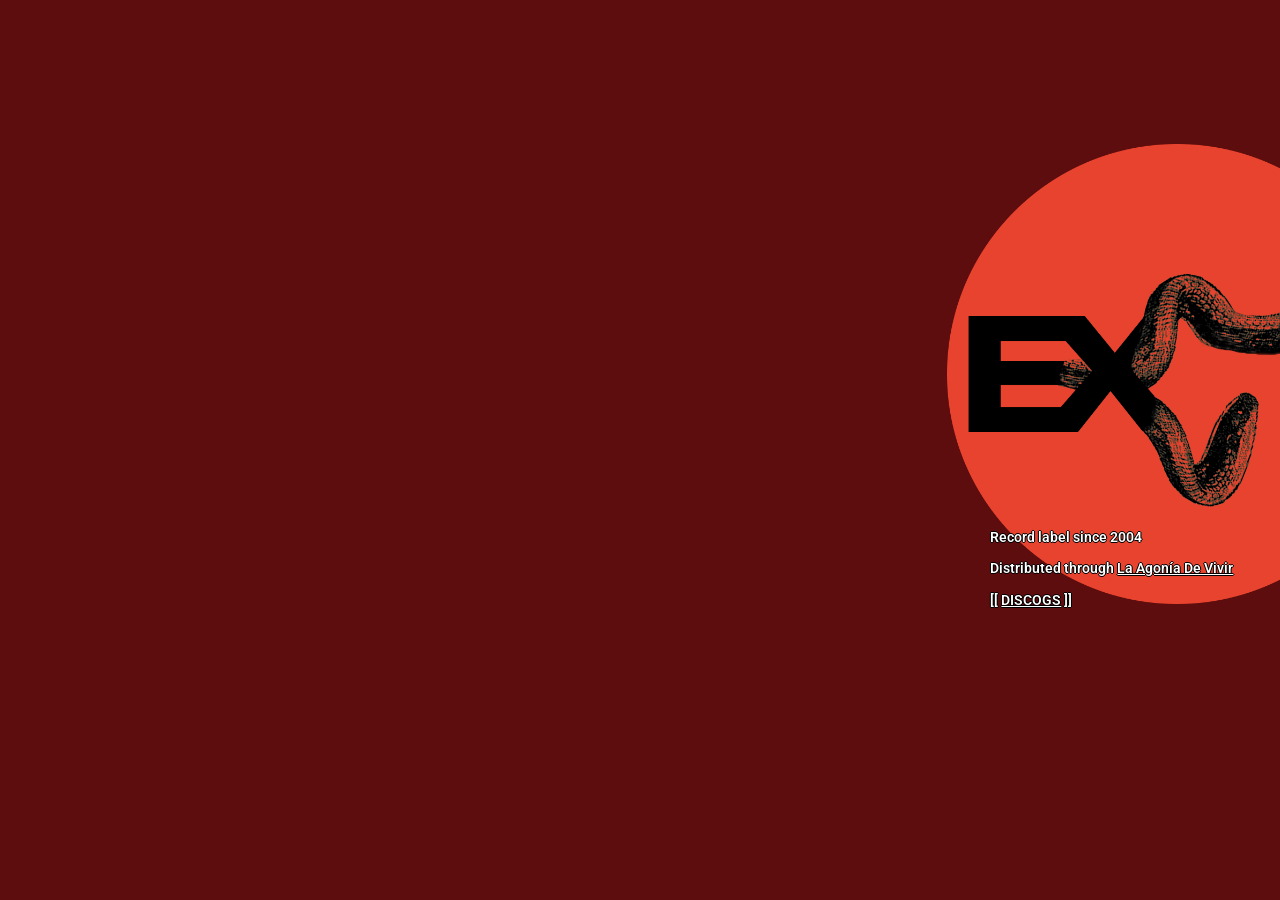
==== index.html @ 4fa05c15 "First version" ====
<!doctype html>
<html lang="en">
  <head>
    <meta charset="utf-8" />
    <title>Existencia</title>
    <style>
      @import url('https://fonts.googleapis.com/css2?family=Poppins:ital,wght@0,100;0,200;0,300;0,400;0,500;0,600;0,700;0,800;0,900;1,100;1,200;1,300;1,400;1,500;1,600;1,700;1,800;1,900&family=Roboto:ital,wght@0,100;0,300;0,400;0,500;0,700;0,900;1,100;1,300;1,400;1,500;1,700;1,900&display=swap');
    </style>
    <link rel="stylesheet" type="text/css" href="font.css" />
    <link rel="stylesheet" type="text/css" href="style.css" />
  </head>
  <body>
    <div class="center">
      <section id="logo" class="splash">
        <img src="media/2017logoserpe.png" />
      </section>

      <section id="footer" class="footer">
        <p>Record label since 2004</p>
        <p>Distributed through <a href="https://www.laagoniadevivir.com/" target="_blank">La Agonía De Vivir</a></p>
        <p>[[ <a href="https://www.discogs.com/label/129948-Existencia?page=1" target="_blank">DISCOGS</a> ]]</p>
      </section>
    </div>
  </body>
</html>
---- font.css ----
.roboto-thin {
  font-family: "Roboto", sans-serif;
  font-weight: 100;
  font-style: normal;
}

.roboto-light {
  font-family: "Roboto", sans-serif;
  font-weight: 300;
  font-style: normal;
}

.roboto-regular {
  font-family: "Roboto", sans-serif;
  font-weight: 400;
  font-style: normal;
}

.roboto-medium {
  font-family: "Roboto", sans-serif;
  font-weight: 500;
  font-style: normal;
}

.roboto-bold {
  font-family: "Roboto", sans-serif;
  font-weight: 700;
  font-style: normal;
}

.roboto-black {
  font-family: "Roboto", sans-serif;
  font-weight: 900;
  font-style: normal;
}

.roboto-thin-italic {
  font-family: "Roboto", sans-serif;
  font-weight: 100;
  font-style: italic;
}

.roboto-light-italic {
  font-family: "Roboto", sans-serif;
  font-weight: 300;
  font-style: italic;
}

.roboto-regular-italic {
  font-family: "Roboto", sans-serif;
  font-weight: 400;
  font-style: italic;
}

.roboto-medium-italic {
  font-family: "Roboto", sans-serif;
  font-weight: 500;
  font-style: italic;
}

.roboto-bold-italic {
  font-family: "Roboto", sans-serif;
  font-weight: 700;
  font-style: italic;
}

.roboto-black-italic {
  font-family: "Roboto", sans-serif;
  font-weight: 900;
  font-style: italic;
}
---- style.css ----
*,
*::before,
*::after {
  box-sizing: border-box;
}

html {
  font-family: "Roboto", sans-serif;
  font-weight: 600;
  font-size: 0.9rem;
}

body {
  background-color: #5d0d0d;
  margin: auto 74%;
  width: 100%;
 }

.center {
   margin: 10rem auto;
   width: 100%;
}

section {
  color: white;
  display: block;
}

section a {
  color: white;
}

.splash {
  img {
    height: 460px;
    width: 460px;
  }
}

.footer {
  margin-top: -6.5rem;
  margin-left: 3rem;
}

.footer p {
  text-shadow:
    0.07em 0 black,
    0 0.07em black,
    -0.07em 0 black,
    0 -0.07em black;
}
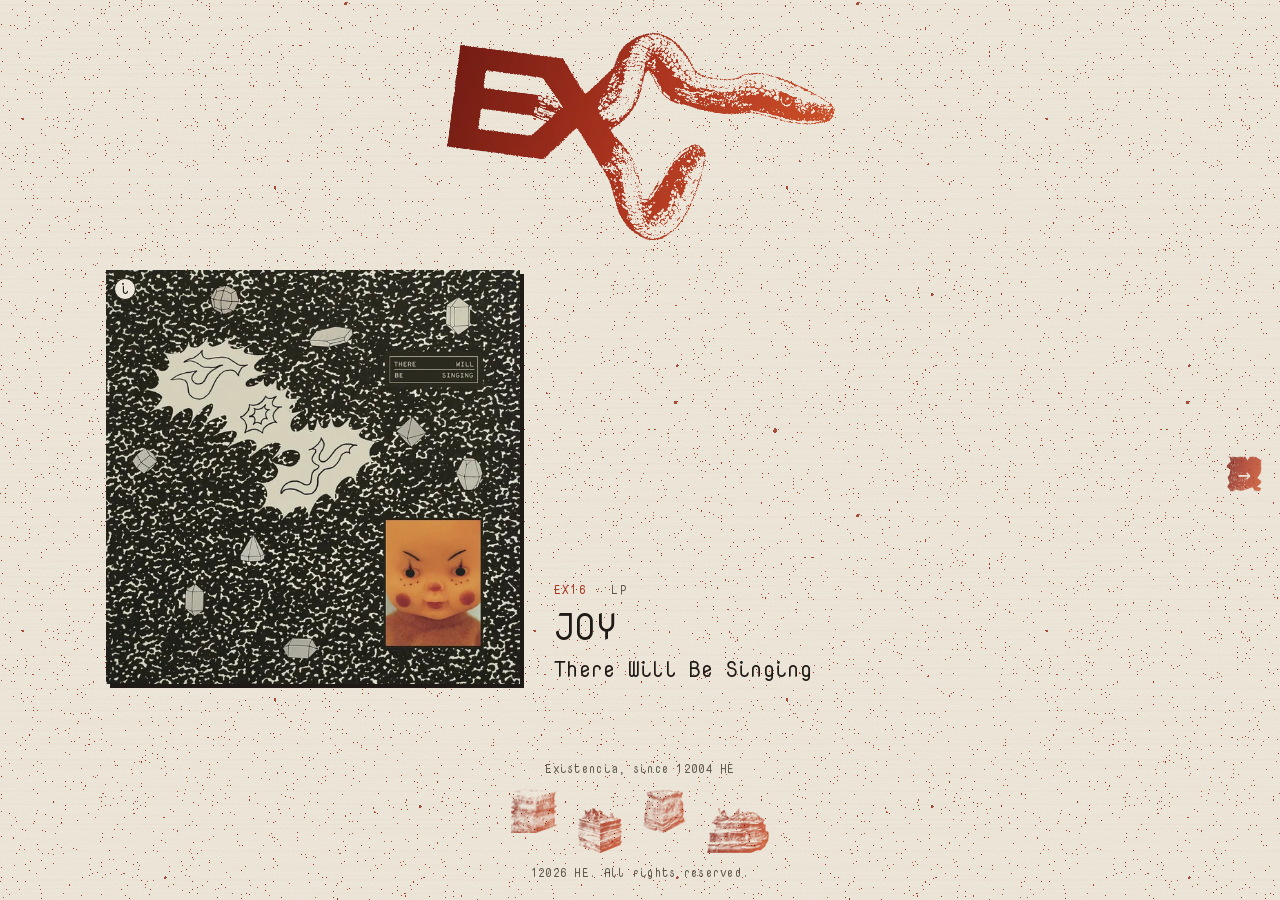
==== commit d77738b0: "* 2026 revamp" ====
--- a/index.html
+++ b/index.html
@@ -1,25 +1,1654 @@
 <!doctype html>
 <html lang="en">
-  <head>
-    <meta charset="utf-8" />
-    <title>Existencia</title>
-    <style>
-      @import url('https://fonts.googleapis.com/css2?family=Poppins:ital,wght@0,100;0,200;0,300;0,400;0,500;0,600;0,700;0,800;0,900;1,100;1,200;1,300;1,400;1,500;1,600;1,700;1,800;1,900&family=Roboto:ital,wght@0,100;0,300;0,400;0,500;0,700;0,900;1,100;1,300;1,400;1,500;1,700;1,900&display=swap');
-    </style>
-    <link rel="stylesheet" type="text/css" href="font.css" />
-    <link rel="stylesheet" type="text/css" href="style.css" />
-  </head>
-  <body>
-    <div class="center">
-      <section id="logo" class="splash">
-        <img src="media/2017logoserpe.png" />
-      </section>
-
-      <section id="footer" class="footer">
-        <p>Record label since 2004</p>
-        <p>Distributed through <a href="https://www.laagoniadevivir.com/" target="_blank">La Agonía De Vivir</a></p>
-        <p>[[ <a href="https://www.discogs.com/label/129948-Existencia?page=1" target="_blank">DISCOGS</a> ]]</p>
-      </section>
+<head>
+<meta charset="utf-8">
+<meta name="viewport" content="width=device-width, initial-scale=1">
+<title>Existencia · Independent record label since 2004</title>
+<meta name="description" content="Existencia is an independent DIY record label from Santiago de Compostela, releasing hardcore, screamo and post-punk on vinyl since 2004: Joy, Enoch Ardon, Corea, Ulises Lima, Ciudad del Cabo, Loss Leader, Cuchillo de Fuego and more.">
+<link rel="canonical" href="https://aexistencia.com/">
+<meta name="robots" content="index, follow">
+<meta name="theme-color" content="#ece7da">
+<link rel="icon" href="favicon.ico" sizes="16x16 32x32 48x48">
+<link rel="icon" type="image/png" sizes="32x32" href="media/favicon-32.png">
+<link rel="icon" type="image/png" sizes="48x48" href="media/favicon-48.png">
+<link rel="manifest" href="site.webmanifest">
+<link rel="apple-touch-icon" href="media/apple-touch-icon.png">
+<meta property="og:type" content="website">
+<meta property="og:site_name" content="Existencia">
+<meta property="og:title" content="Existencia · Independent record label since 2004">
+<meta property="og:description" content="Existencia is an independent DIY record label from Santiago de Compostela, releasing hardcore, screamo and post-punk on vinyl since 2004: Joy, Enoch Ardon, Corea, Ulises Lima, Ciudad del Cabo, Loss Leader, Cuchillo de Fuego and more.">
+<meta property="og:url" content="https://aexistencia.com/">
+<meta property="og:image" content="https://aexistencia.com/media/og-image.jpg">
+<meta property="og:image:width" content="1200">
+<meta property="og:image:height" content="630">
+<meta property="og:image:alt" content="Existencia logo: EX with a serpent">
+<meta property="og:locale" content="en_GB">
+<meta name="twitter:card" content="summary_large_image">
+<meta name="twitter:title" content="Existencia · Independent record label since 2004">
+<meta name="twitter:description" content="Existencia is an independent DIY record label from Santiago de Compostela, releasing hardcore, screamo and post-punk on vinyl since 2004: Joy, Enoch Ardon, Corea, Ulises Lima, Ciudad del Cabo, Loss Leader, Cuchillo de Fuego and more.">
+<meta name="twitter:image" content="https://aexistencia.com/media/og-image.jpg">
+<script type="application/ld+json">
+{
+ "@context": "https://schema.org",
+ "@graph": [
+  {
+   "@type": "Organization",
+   "@id": "https://aexistencia.com/#label",
+   "name": "Existencia",
+   "alternateName": "Existencia Records",
+   "url": "https://aexistencia.com/",
+   "logo": "https://aexistencia.com/media/apple-touch-icon.png",
+   "image": "https://aexistencia.com/media/og-image.jpg",
+   "foundingDate": "2004",
+   "foundingLocation": {
+    "@type": "Place",
+    "name": "Santiago de Compostela, Galicia, Spain"
+   },
+   "description": "Existencia is an independent DIY record label from Santiago de Compostela, releasing hardcore, screamo and post-punk on vinyl since 2004: Joy, Enoch Ardon, Corea, Ulises Lima, Ciudad del Cabo, Loss Leader, Cuchillo de Fuego and more.",
+   "sameAs": [
+    "https://www.discogs.com/label/129948-Existencia",
+    "https://existencia.bandcamp.com/"
+   ]
+  },
+  {
+   "@type": "WebSite",
+   "@id": "https://aexistencia.com/#website",
+   "url": "https://aexistencia.com/",
+   "name": "Existencia",
+   "publisher": {
+    "@id": "https://aexistencia.com/#label"
+   },
+   "inLanguage": "en"
+  },
+  {
+   "@type": "ItemList",
+   "name": "Existencia catalogue",
+   "numberOfItems": 16,
+   "itemListElement": [
+    {
+     "@type": "ListItem",
+     "position": 1,
+     "item": {
+      "@type": "MusicAlbum",
+      "name": "There Will Be Singing",
+      "byArtist": {
+       "@type": "MusicGroup",
+       "name": "Joy"
+      },
+      "catalogNumber": "EX16",
+      "musicReleaseFormat": "https://schema.org/VinylFormat",
+      "recordLabel": {
+       "@id": "https://aexistencia.com/#label"
+      }
+     }
+    },
+    {
+     "@type": "ListItem",
+     "position": 2,
+     "item": {
+      "@type": "MusicAlbum",
+      "name": "Loss Leader",
+      "byArtist": {
+       "@type": "MusicGroup",
+       "name": "Loss Leader"
+      },
+      "catalogNumber": "EX15",
+      "musicReleaseFormat": "https://schema.org/VinylFormat",
+      "recordLabel": {
+       "@id": "https://aexistencia.com/#label"
+      }
+     }
+    },
+    {
+     "@type": "ListItem",
+     "position": 3,
+     "item": {
+      "@type": "MusicAlbum",
+      "name": "Triple España",
+      "byArtist": {
+       "@type": "MusicGroup",
+       "name": "Cuchillo de Fuego"
+      },
+      "catalogNumber": "EX14",
+      "musicReleaseFormat": "https://schema.org/VinylFormat",
+      "recordLabel": {
+       "@id": "https://aexistencia.com/#label"
+      }
+     }
+    },
+    {
+     "@type": "ListItem",
+     "position": 4,
+     "item": {
+      "@type": "MusicAlbum",
+      "name": "Dedos Rotos",
+      "byArtist": {
+       "@type": "MusicGroup",
+       "name": "Enoch Ardon"
+      },
+      "catalogNumber": "EX13",
+      "musicReleaseFormat": "https://schema.org/VinylFormat",
+      "recordLabel": {
+       "@id": "https://aexistencia.com/#label"
+      }
+     }
+    },
+    {
+     "@type": "ListItem",
+     "position": 5,
+     "item": {
+      "@type": "MusicAlbum",
+      "name": "Split",
+      "byArtist": {
+       "@type": "MusicGroup",
+       "name": "Ulises Lima / Shonen Bat"
+      },
+      "catalogNumber": "EX12",
+      "musicReleaseFormat": "https://schema.org/VinylFormat",
+      "recordLabel": {
+       "@id": "https://aexistencia.com/#label"
+      }
+     }
+    },
+    {
+     "@type": "ListItem",
+     "position": 6,
+     "item": {
+      "@type": "MusicAlbum",
+      "name": "Ulises Lima",
+      "byArtist": {
+       "@type": "MusicGroup",
+       "name": "Ulises Lima"
+      },
+      "catalogNumber": "EX11",
+      "musicReleaseFormat": "https://schema.org/VinylFormat",
+      "recordLabel": {
+       "@id": "https://aexistencia.com/#label"
+      }
+     }
+    },
+    {
+     "@type": "ListItem",
+     "position": 7,
+     "item": {
+      "@type": "MusicAlbum",
+      "name": "Split",
+      "byArtist": {
+       "@type": "MusicGroup",
+       "name": "Ciudad del Cabo / Theraps"
+      },
+      "catalogNumber": "EX10",
+      "musicReleaseFormat": "https://schema.org/VinylFormat",
+      "recordLabel": {
+       "@id": "https://aexistencia.com/#label"
+      }
+     }
+    },
+    {
+     "@type": "ListItem",
+     "position": 8,
+     "item": {
+      "@type": "MusicAlbum",
+      "name": "Ciudad del Cabo",
+      "byArtist": {
+       "@type": "MusicGroup",
+       "name": "Ciudad del Cabo"
+      },
+      "catalogNumber": "EX09",
+      "musicReleaseFormat": "https://schema.org/VinylFormat",
+      "recordLabel": {
+       "@id": "https://aexistencia.com/#label"
+      }
+     }
+    },
+    {
+     "@type": "ListItem",
+     "position": 9,
+     "item": {
+      "@type": "MusicAlbum",
+      "name": "Split",
+      "byArtist": {
+       "@type": "MusicGroup",
+       "name": "Adorno / Syn*Error"
+      },
+      "catalogNumber": "EX08",
+      "musicReleaseFormat": "https://schema.org/VinylFormat",
+      "recordLabel": {
+       "@id": "https://aexistencia.com/#label"
+      }
+     }
+    },
+    {
+     "@type": "ListItem",
+     "position": 10,
+     "item": {
+      "@type": "MusicAlbum",
+      "name": "Split",
+      "byArtist": {
+       "@type": "MusicGroup",
+       "name": "Adorno / End of a Year a.k.a. Comforter"
+      },
+      "catalogNumber": "EX07",
+      "musicReleaseFormat": "https://schema.org/VinylFormat",
+      "recordLabel": {
+       "@id": "https://aexistencia.com/#label"
+      }
+     }
+    },
+    {
+     "@type": "ListItem",
+     "position": 11,
+     "item": {
+      "@type": "MusicAlbum",
+      "name": "Enoch Ardon",
+      "byArtist": {
+       "@type": "MusicGroup",
+       "name": "Enoch Ardon"
+      },
+      "catalogNumber": "EX06",
+      "musicReleaseFormat": "https://schema.org/VinylFormat",
+      "recordLabel": {
+       "@id": "https://aexistencia.com/#label"
+      }
+     }
+    },
+    {
+     "@type": "ListItem",
+     "position": 12,
+     "item": {
+      "@type": "MusicAlbum",
+      "name": "Quien encuentra a la madre conoce a los hijos",
+      "byArtist": {
+       "@type": "MusicGroup",
+       "name": "Corea"
+      },
+      "catalogNumber": "EX05",
+      "musicReleaseFormat": "https://schema.org/VinylFormat",
+      "recordLabel": {
+       "@id": "https://aexistencia.com/#label"
+      }
+     }
+    },
+    {
+     "@type": "ListItem",
+     "position": 13,
+     "item": {
+      "@type": "MusicAlbum",
+      "name": "Enoch Ardon",
+      "byArtist": {
+       "@type": "MusicGroup",
+       "name": "Enoch Ardon"
+      },
+      "catalogNumber": "EX04",
+      "musicReleaseFormat": "https://schema.org/VinylFormat",
+      "recordLabel": {
+       "@id": "https://aexistencia.com/#label"
+      }
+     }
+    },
+    {
+     "@type": "ListItem",
+     "position": 14,
+     "item": {
+      "@type": "MusicAlbum",
+      "name": "Formas de vida que se precipitan hacia su destrucción",
+      "byArtist": {
+       "@type": "MusicGroup",
+       "name": "Hongo"
+      },
+      "catalogNumber": "EX03",
+      "musicReleaseFormat": "https://schema.org/VinylFormat",
+      "recordLabel": {
+       "@id": "https://aexistencia.com/#label"
+      }
+     }
+    },
+    {
+     "@type": "ListItem",
+     "position": 15,
+     "item": {
+      "@type": "MusicAlbum",
+      "name": "Metrakids",
+      "byArtist": {
+       "@type": "MusicGroup",
+       "name": "Anevilforeachman"
+      },
+      "catalogNumber": "EX02",
+      "musicReleaseFormat": "https://schema.org/VinylFormat",
+      "recordLabel": {
+       "@id": "https://aexistencia.com/#label"
+      }
+     }
+    },
+    {
+     "@type": "ListItem",
+     "position": 16,
+     "item": {
+      "@type": "MusicAlbum",
+      "name": "Los peores 7 km de mi vida",
+      "byArtist": {
+       "@type": "MusicGroup",
+       "name": "Corea"
+      },
+      "catalogNumber": "EX01",
+      "musicReleaseFormat": "https://schema.org/CDFormat",
+      "recordLabel": {
+       "@id": "https://aexistencia.com/#label"
+      }
+     }
+    }
+   ]
+  }
+ ]
+}
+</script>
+<link rel="preload" as="font" type="font/woff2" href="media/fonts/nova-mono-latin.woff2" crossorigin>
+<style>
+  @layer reset, base, components;
+  @font-face {
+    font-family: "Nova Mono";
+    font-style: normal;
+    font-weight: 400;
+    font-display: swap;
+    src: url(media/fonts/nova-mono-latin-ext.woff2) format("woff2");
+    unicode-range: U+0100-02BA, U+02BD-02C5, U+02C7-02CC, U+02CE-02D7, U+02DD-02FF, U+0304, U+0308, U+0329, U+1D00-1DBF, U+1E00-1E9F, U+1EF2-1EFF, U+2020, U+20A0-20AB, U+20AD-20C4, U+2113, U+2C60-2C7F, U+A720-A7FF;
+  }
+  @font-face {
+    font-family: "Nova Mono";
+    font-style: normal;
+    font-weight: 400;
+    font-display: swap;
+    src: url(media/fonts/nova-mono-latin.woff2) format("woff2");
+    unicode-range: U+0000-00FF, U+0131, U+0152-0153, U+02BB-02BC, U+02C6, U+02DA, U+02DC, U+0304, U+0308, U+0329, U+2000-206F, U+20AC, U+2122, U+2191, U+2193, U+2212, U+2215, U+FEFF, U+FFFD;
+  }
+  :root {
+    color-scheme: light;
+    --paper: #ece7da;
+    --ink: #1f1a16;
+    --muted: #5a554c;
+    --rust-dark: #6e1a12;
+    --rust: #a8321f;
+    --font: "Nova Mono", ui-monospace, "SF Mono", Menlo, Consolas, monospace;
+    --fs-1: 12px;
+    --fs-2: 14px;
+    --fs-3: 22px;
+    --fs-4: 36px;
+    --lh: 1.618;
+    --track-label: .1em;
+    --s-1: 5px;
+    --s-2: 8px;
+    --s-3: 13px;
+    --s-4: 21px;
+    --s-5: 34px;
+    --gutter: 16px;
+    --rule: 2px solid var(--rust);
+    --shadow-hard: 4px 4px 0 var(--ink);
+    --ease-out: cubic-bezier(.2, .8, .2, 1);
+    --t-fast: .2s;
+    --t-slow: .45s;
+    --z-grit: 1;
+    --z-media: 2;
+    --z-text: 3;
+    --z-head: 4;
+    --logo-ratio: calc(1800 / 996);
+  }
+  @layer reset {
+    *, *::before, *::after { box-sizing: border-box; }
+    body, h1, h2, h3, p, dl, dd { margin: 0; }
+    [hidden] { display: none !important; }
+    img, svg { display: block; }
+    img { max-width: 100%; height: auto; }
+    button { font: inherit; color: inherit; }
+  }
+  @layer base {
+    html { overflow-x: clip; }
+    body {
+      position: relative;
+      min-height: 100vh;
+      background: var(--paper);
+      color: var(--ink);
+      font: var(--fs-2) / var(--lh) var(--font);
+      letter-spacing: .02em;
+    }
+    body::before {
+      content: "";
+      position: absolute;
+      inset: 0;
+      z-index: var(--z-grit);
+      background: url(media/paper-dirt.svg) 0 0 / 512px 512px;
+      mix-blend-mode: multiply;
+      pointer-events: none;
+    }
+    a {
+      color: inherit;
+      text-decoration: none;
+      background: linear-gradient(var(--rust), var(--rust)) 0 100% / 0 2px no-repeat;
+      padding-bottom: 1px;
+      transition: background-size .25s, color var(--t-fast);
+    }
+    a:is(:hover, :focus-visible) { background-size: 100% 2px; }
+    :focus-visible { outline: 2px solid var(--rust); outline-offset: 3px; }
+    :focus:not(:focus-visible) { outline: none; }
+    img { -webkit-user-drag: none; user-select: none; -webkit-touch-callout: none; }
+    @media (max-width: 600px) {
+      body::before { opacity: .7; }
+    }
+    @media (prefers-reduced-motion: reduce) {
+      *, *::before, *::after { transition-duration: .01ms !important; }
+    }
+  }
+  @layer components {
+    main {
+      max-width: 1100px;
+      min-height: 100vh;
+      min-height: 100svh;
+      margin: 0 auto;
+      padding: 3svh var(--gutter) 2svh;
+      display: flex;
+      flex-direction: column;
+    }
+    main:has(#bands:not([hidden])) { height: 100vh; height: 100svh; }
+    .masthead {
+      --logo-w: min(100vw - 2 * var(--gutter), 900px, 24svh * var(--logo-ratio));
+      position: relative;
+      z-index: var(--z-head);
+      display: grid;
+      place-items: center;
+    }
+    .logo {
+      position: relative;
+      z-index: 1;
+      width: var(--logo-w);
+      margin: 0 auto;
+      cursor: pointer;
+      rotate: 7deg;
+      transition: rotate var(--t-slow) var(--ease-out), scale var(--t-slow) var(--ease-out);
+    }
+    .logo img { width: 100%; transition: scale var(--t-slow) var(--ease-out); }
+    .menu-side {
+      position: absolute;
+      top: 50%;
+      left: 50%;
+      display: flex;
+      gap: var(--s-5);
+      opacity: 0;
+      translate: -50% -50%;
+      transition: translate var(--t-slow) var(--ease-out), opacity .3s;
+      pointer-events: none;
+    }
+    .menu-link {
+      font-size: var(--fs-3);
+      line-height: 1.3;
+      text-transform: uppercase;
+      letter-spacing: .12em;
+      white-space: nowrap;
+      cursor: pointer;
+    }
+    .menu-link[aria-current="page"] { color: var(--rust); }
+    .masthead:is(:hover, :focus-within, .open) .logo { rotate: 6deg; scale: .92; }
+    .masthead:is(:hover, :focus-within, .open) .logo img { scale: var(--logo-s, 1); }
+    .masthead:is(:hover, :focus-within, .open) .menu-side { opacity: 1; pointer-events: auto; }
+    .masthead:is(:hover, :focus-within, .open) .menu-left {
+      translate: calc(-100% - var(--logo-w) * var(--logo-s, 1) / 2 - var(--s-4)) -50%;
+    }
+    .masthead:is(:hover, :focus-within, .open) .menu-right {
+      translate: calc(var(--logo-w) * var(--logo-s, 1) / 2 + var(--s-4)) -50%;
+    }
+    @media (max-width: 600px) {
+      .masthead { --logo-w: min(100vw - 2 * var(--gutter), 17svh * var(--logo-ratio)); }
+      .menu-right { flex-direction: column; gap: var(--s-1); }
+      .menu-link { font-size: var(--fs-2); }
+    }
+    @media (max-width: 600px) and (max-height: 700px) {
+      .masthead { --logo-w: min(100vw - 2 * var(--gutter), 13svh * var(--logo-ratio)); }
+    }
+    .records {
+      position: relative;
+      margin: 3svh calc(50% - 50vw) 0;
+    }
+    .records-track {
+      display: flex;
+      overflow-x: auto;
+      overscroll-behavior-x: contain;
+      scroll-snap-type: x mandatory;
+      scrollbar-width: none;
+      outline-offset: -4px;
+    }
+    .records-track::-webkit-scrollbar { display: none; }
+    .record {
+      flex: 0 0 100%;
+      display: grid;
+      grid-template-columns: minmax(0, 1fr);
+      align-items: end;
+      gap: var(--s-4);
+      padding: 0 max(64px, calc((100% - 1100px) / 2 + var(--gutter))) var(--s-5);
+      overflow: clip;
+      scroll-snap-align: start;
+      scroll-snap-stop: always;
+    }
+    .record-media {
+      position: relative;
+      z-index: var(--z-media);
+      width: min(100%, 36svh);
+      cursor: help;
+      outline-offset: 4px;
+      will-change: transform;
+    }
+    .record-text {
+      position: relative;
+      z-index: var(--z-text);
+      will-change: transform, opacity;
+    }
+    .record-media img { width: 100%; box-shadow: var(--shadow-hard); }
+    .record-media .back {
+      position: absolute;
+      inset: 0;
+      opacity: 0;
+      transition: opacity .35s;
+    }
+    .record-media .back img { box-shadow: none; }
+    .record-media::after {
+      content: "i";
+      position: absolute;
+      top: var(--s-2);
+      left: var(--s-2);
+      z-index: 1;
+      width: 22px;
+      height: 22px;
+      display: grid;
+      place-items: center;
+      border: 1px solid var(--ink);
+      border-radius: 50%;
+      background: var(--paper);
+      font-size: var(--fs-2);
+      line-height: 1;
+      transition: opacity var(--t-fast);
+    }
+    .record-info {
+      position: absolute;
+      top: 0;
+      left: calc(100% + var(--s-4));
+      width: min(470px, 42vw);
+      display: grid;
+      grid-template-columns: 9.5em minmax(0, 1fr);
+      gap: var(--s-1) var(--s-3);
+      padding: var(--s-3);
+      border-left: var(--rule);
+      font-size: var(--fs-1);
+      line-height: var(--lh);
+      opacity: 0;
+      translate: -6px 0;
+      transition: opacity var(--t-fast), translate var(--t-fast);
+      pointer-events: none;
+    }
+    .record-info::before { content: ""; position: absolute; inset-block: 0; right: 100%; width: 23px; }
+    .record-info dt,
+    .record-info .sold-out { text-transform: uppercase; letter-spacing: var(--track-label); }
+    .record-info dt { color: var(--muted); }
+    .record-info .sold-out { color: var(--rust); }
+    .record-media:is(:hover, :focus-within, .open) .back { opacity: 1; }
+    .record-media:is(:hover, :focus-within, .open)::after { opacity: 0; }
+    .record-media:is(:hover, :focus-within, .open) .record-info { opacity: 1; translate: none; pointer-events: auto; }
+    .cat {
+      margin-bottom: var(--s-2);
+      color: var(--rust);
+      font-size: var(--fs-1);
+      letter-spacing: var(--track-label);
+    }
+    .cat .fmt { color: var(--muted); }
+    .record h2 {
+      margin-bottom: var(--s-2);
+      font-size: clamp(var(--fs-3), 4vw, var(--fs-4));
+      font-weight: 400;
+      line-height: 1.1;
+      text-transform: uppercase;
+      letter-spacing: .04em;
+    }
+    .record .sub { font-size: var(--fs-3); line-height: 1.3; }
+    .records-arrow {
+      position: absolute;
+      top: calc(50% - 20px);
+      z-index: var(--z-text);
+      isolation: isolate;
+      width: 40px;
+      height: 40px;
+      border: 0;
+      background: none;
+      color: var(--paper);
+      font-size: var(--fs-3);
+      cursor: pointer;
+      opacity: .8;
+      translate: 0 -50%;
+      transition: opacity var(--t-fast);
+    }
+    .records-arrow:disabled { visibility: hidden; }
+    .records-prev { left: var(--gutter); }
+    .records-next { right: var(--gutter); }
+    .records-arrow::before {
+      content: "";
+      position: absolute;
+      inset: 0;
+      z-index: -1;
+      background: url(media/arrow-bg-xerox.webp) center / 100% 100% no-repeat;
+      clip-path: polygon(0 18%, 10% 8%, 19% 8%, 32% 7%, 40% 17%, 48% 7%, 57% 17%, 72% 2%, 81% 1%, 88% 10%, 85% 1%, 83% 12%, 84% 19%, 93% 29%, 85% 41%, 95% 50%, 90% 59%, 87% 72%, 90% 78%, 83% 91%, 100% 93%, 92% 89%, 80% 92%, 69% 95%, 59% 98%, 49% 90%, 43% 96%, 32% 86%, 17% 98%, 7% 97%, 2% 98%, 18% 91%, 8% 80%, 11% 72%, 0 63%, 7% 51%, 2% 42%, 1% 31%, 4% 23%, 10% 8%);
+    }
+    .records-next::before {
+      clip-path: polygon(0 2%, 13% 0, 19% 3%, 33% 9%, 42% 1%, 50% 1%, 59% 16%, 68% 0, 79% 7%, 92% 15%, 99% 0, 97% 11%, 95% 21%, 94% 29%, 96% 38%, 90% 50%, 83% 60%, 97% 70%, 82% 82%, 99% 87%, 97% 82%, 90% 94%, 79% 95%, 71% 83%, 63% 86%, 48% 91%, 41% 92%, 28% 89%, 22% 100%, 12% 96%, 9% 100%, 16% 91%, 8% 82%, 14% 72%, 9% 58%, 14% 51%, 16% 38%, 4% 32%, 17% 19%, 14% 9%);
+    }
+    .records-arrow span { display: inline-block; transition: scale var(--t-fast) var(--ease-out); }
+    .records-arrow:is(:hover, :focus-visible, .pressed) { opacity: 1; }
+    .records-arrow:is(:hover, :focus-visible, .pressed) span { scale: 1.35; }
+    @media (min-width: 720px) {
+      .record { grid-template-columns: auto minmax(0, 1fr); gap: var(--s-5); }
+      .record-media { width: min(560px, 46svh, 50vw); }
+    }
+    @media (min-width: 720px) and (max-width: 1100px) {
+      .record-text { transition: opacity var(--t-fast); }
+      .record:has(.record-media:is(:hover, :focus-within, .open)) .record-text { opacity: 0 !important; }
+    }
+    @media (max-width: 719px) {
+      .record-info {
+        inset: auto var(--s-2) var(--s-2);
+        width: auto;
+        max-height: calc(100% - 2 * var(--s-2));
+        grid-template-columns: minmax(0, 1fr);
+        gap: 0;
+        overflow-y: auto;
+        overscroll-behavior: contain;
+        background: var(--paper);
+        translate: 0 6px;
+      }
+      .record-info dd { margin-bottom: var(--s-1); }
+    }
+    @media (max-width: 600px) {
+      .record { padding-inline: var(--gutter); padding-bottom: 52px; }
+      .records-arrow { top: auto; bottom: 0; translate: none; }
+    }
+    @media (max-width: 600px) and (max-height: 700px) {
+      .record-media { width: min(100%, 24svh); }
+    }
+    .bands {
+      position: relative;
+      z-index: var(--z-media);
+      flex: 1;
+      min-height: 0;
+      margin: 2svh calc(50% - 50vw) 0;
+    }
+    .graph { position: absolute; inset: 0; width: 100%; height: 100%; touch-action: none; }
+    .graph .link { stroke: var(--ink); stroke-opacity: .28; }
+    .graph .link.related { stroke-dasharray: 4 4; }
+    .graph .node { cursor: pointer; outline: none; }
+    .graph .node circle { fill: var(--muted); stroke: var(--paper); stroke-width: 2; }
+    .graph .label-band circle { fill: var(--rust); }
+    .graph .node:focus-visible circle { stroke: var(--rust); stroke-width: 3; }
+    .graph text {
+      font: var(--fs-1) var(--font);
+      fill: var(--ink);
+      stroke: var(--paper);
+      stroke-width: 5px;
+      stroke-linejoin: round;
+      paint-order: stroke;
+      pointer-events: none;
+    }
+    .graph .label-band text { font-size: var(--fs-2); text-transform: uppercase; letter-spacing: .06em; }
+    .graph .band text { opacity: 0; transition: opacity var(--t-fast); }
+    .graph.focus :is(.node, .link) { opacity: .15; transition: opacity var(--t-fast); }
+    .graph.focus :is(.node, .link).on { opacity: 1; }
+    .graph.focus .link.on { stroke: var(--rust); stroke-opacity: .8; }
+    .graph.focus .band.on text { opacity: 1; }
+    .graph-legend {
+      position: absolute;
+      top: 48px;
+      right: var(--gutter);
+      display: flex;
+      gap: var(--s-4);
+      color: var(--muted);
+      font-size: var(--fs-1);
+      writing-mode: vertical-rl;
+      pointer-events: none;
+    }
+    .graph-legend span::before {
+      content: "";
+      display: inline-block;
+      inline-size: 10px;
+      block-size: 10px;
+      margin-inline-end: var(--s-1);
+      border-radius: 50%;
+      vertical-align: middle;
+    }
+    .graph-legend .lg-label::before { background: var(--rust); }
+    .graph-legend .lg-band::before { background: var(--muted); }
+    .graph-legend .lg-person::before { inline-size: 18px; block-size: 2px; border-radius: 0; background: var(--ink); opacity: .5; }
+    .graph-tip {
+      position: absolute;
+      top: 0;
+      left: var(--gutter);
+      width: min(420px, 60vw);
+      max-height: calc(100% - var(--s-2));
+      overflow: hidden;
+      padding: var(--s-3);
+      border-left: var(--rule);
+      font-size: var(--fs-1);
+      line-height: var(--lh);
+      pointer-events: none;
+    }
+    .graph-tip:empty { display: none; }
+    .graph-tip h3 {
+      margin-bottom: 2px;
+      font-size: var(--fs-3);
+      font-weight: 400;
+      line-height: 1.2;
+      text-transform: uppercase;
+      letter-spacing: .04em;
+    }
+    .graph-tip .tip-cat { margin-bottom: var(--s-2); color: var(--rust); letter-spacing: var(--track-label); }
+    .graph-tip :is(dl, .tip-head) {
+      display: grid;
+      grid-template-columns: minmax(9em, 13em) minmax(0, 1fr);
+      gap: var(--s-1) var(--s-3);
+    }
+    .graph-tip .tip-head { margin-bottom: var(--s-1); color: var(--muted); text-transform: uppercase; letter-spacing: var(--track-label); }
+    .graph-tip :is(dd, .via) { color: var(--muted); }
+    @media (max-width: 600px) {
+      .graph { height: calc(100% - 28px); }
+      .graph-legend { inset: auto auto 4px var(--gutter); gap: var(--s-2); writing-mode: horizontal-tb; }
+    }
+    .contact {
+      position: relative;
+      z-index: var(--z-media);
+      flex: 1;
+      display: grid;
+      place-content: center;
+      padding: var(--s-5) 0;
+    }
+    .contact dl {
+      display: grid;
+      grid-template-columns: minmax(0, 13em) auto;
+      align-items: center;
+      gap: var(--s-4) var(--s-5);
+      padding-left: var(--s-4);
+      border-left: var(--rule);
+    }
+    .contact dt { color: var(--muted); line-height: 1.4; text-transform: uppercase; letter-spacing: var(--track-label); }
+    .contact dd { font-size: var(--fs-3); line-height: 1.3; }
+    .contact dd a { display: inline-flex; align-items: center; gap: .5em; }
+    .mark {
+      flex: none;
+      width: 2.4em;
+      height: 2em;
+      background: url(media/arrow-bg-xerox.webp) center / cover no-repeat;
+    }
+    .mark-ex { background: url(media/2026-ex-logo-xerox-600.webp) center / 2.4em auto no-repeat; }
+    .mark-bandcamp { clip-path: polygon(0 76%, 30% 24%, 100% 24%, 70% 76%); }
+    .mark-discogs { -webkit-mask: url(media/discogs-mark.svg) center / 1.5em no-repeat; mask: url(media/discogs-mark.svg) center / 1.5em no-repeat; }
+    .mark-ladv { -webkit-mask: url(media/ladv-logo.svg) center / 1.75em no-repeat; mask: url(media/ladv-logo.svg) center / 1.75em no-repeat; }
+    @media (min-width: 601px) and (max-height: 800px) {
+      .contact { padding-block: var(--s-3); }
+      .contact dl { row-gap: var(--s-3); }
+    }
+    @media (max-width: 600px) {
+      .contact dl { grid-template-columns: auto; gap: var(--s-1); padding-left: var(--s-3); }
+      .contact dt { font-size: var(--fs-1); }
+      .contact dd { margin-bottom: var(--s-3); font-size: var(--fs-2); }
+    }
+    footer {
+      position: relative;
+      margin-top: auto;
+      padding: 1.5svh var(--gutter) 0;
+      display: flex;
+      flex-direction: column;
+      align-items: center;
+      gap: 2px;
+      color: var(--muted);
+      font-size: var(--fs-1);
+      text-align: center;
+    }
+    footer > * { position: relative; }
+    footer > :first-child { z-index: var(--z-text); }
+    .footer-strata {
+      height: 64px;
+      margin-block: var(--s-2);
+      display: flex;
+      gap: var(--s-4);
+      opacity: .85;
+      pointer-events: none;
+    }
+    .footer-strata img { width: auto; height: 70%; }
+    .footer-strata img:nth-child(odd) { align-self: flex-start; }
+    .footer-strata img:nth-child(even) { align-self: flex-end; }
+    @media (min-width: 601px) and (max-height: 760px) {
+      footer { padding-top: 1svh; }
+      .footer-strata { height: 54px; }
+    }
+    @media (max-width: 600px) {
+      .footer-strata { height: 36px; margin-block: var(--s-1); gap: var(--s-3); }
+    }
+    .he { white-space: nowrap; cursor: help; }
+    .he time {
+      background: linear-gradient(var(--rust), var(--rust)) 0 100% / 0 2px no-repeat;
+      padding-bottom: 1px;
+      transition: background-size .25s;
+    }
+    .he:is(:hover, :focus-visible) time { background-size: 100% 2px; }
+    .he-tip {
+      position: absolute;
+      bottom: calc(100% + var(--s-2));
+      left: 50%;
+      width: max-content;
+      max-width: min(300px, 100vw - 2 * var(--gutter));
+      padding: var(--s-2) var(--s-3);
+      background: linear-gradient(105deg, var(--rust-dark), var(--rust));
+      box-shadow: var(--shadow-hard);
+      color: var(--paper);
+      font-size: var(--fs-1);
+      line-height: var(--lh);
+      text-align: left;
+      white-space: normal;
+      opacity: 0;
+      translate: -50% 4px;
+      transition: opacity .15s, translate .15s;
+      pointer-events: none;
+    }
+    .he-tip strong { display: block; margin-bottom: var(--s-1); font-size: var(--fs-2); font-weight: 400; }
+    .he:is(:hover, :focus-visible, .open) .he-tip { opacity: 1; translate: -50% 0; }
+  }
+</style>
+</head>
+<body>
+<main>
+  <header class="masthead">
+    <nav aria-label="Sections">
+      <span class="menu-side menu-left">
+        <a href="#releases" class="menu-link" data-view="releases">Releases</a>
+      </span>
+      <span class="menu-side menu-right">
+        <a href="#bands" class="menu-link" data-view="bands">Bands</a>
+        <a href="#contact" class="menu-link" data-view="contact">Contact</a>
+      </span>
+    </nav>
+    <h1 class="logo">
+      <img src="media/2026-ex-logo-xerox.webp" srcset="media/2026-ex-logo-xerox-600.webp 600w, media/2026-ex-logo-xerox-1200.webp 1200w, media/2026-ex-logo-xerox.webp 1800w" sizes="(max-width: 600px) min(100vw - 32px, 31vh), min(900px, 44vh)" width="1800" height="996" alt="Existencia, independent record label">
+    </h1>
+  </header>
+
+  <section class="records view" id="releases" aria-roledescription="carousel" aria-label="Releases">
+    <div class="records-track" id="records-track" tabindex="0">
+      <article class="record" aria-roledescription="slide" aria-label="1 of 16">
+        <div class="record-media" tabindex="0" aria-describedby="info-ex16">
+          <picture>
+            <source type="image/webp"
+                    srcset="media/covers/ex16-600.webp 600w, media/covers/ex16.webp 1200w"
+                    sizes="(min-width: 720px) 46vh, 36vh">
+            <img src="media/covers/ex16.jpg" width="1200" height="1200"
+                 fetchpriority="high" alt="EX16 cover: Joy — There Will Be Singing">
+          </picture>
+          <picture class="back">
+            <source type="image/webp" data-srcset="media/covers/ex16-back-600.webp 600w, media/covers/ex16-back.webp 1200w"
+                    sizes="(min-width: 720px) 46vh, 36vh">
+            <img data-src="media/covers/ex16-back.jpg" width="1200" height="1200" alt="">
+          </picture>
+          <dl class="record-info" id="info-ex16">
+              <dt>Released</dt><dd>Forthcoming · 2026</dd>
+              <dt>Pressing</dt><dd>300 copies: 150 black, 150 coloured vinyl. One-sided 12" with a screen-printed B-side.</dd>
+              <dt>Co-released with</dt><dd><a href="https://discosfinu.bandcamp.com/" target="_blank" rel="noopener">Discos Finu</a><br>Inhumano Records<br><a href="https://pifiarecords.bandcamp.com/" target="_blank" rel="noopener">Pifia Records</a><br><a href="https://radixrecords.com/" target="_blank" rel="noopener">Radix Records</a><br><a href="https://www.saltamarges.cat/" target="_blank" rel="noopener">Saltamarges</a></dd>
+          </dl>
+        </div>
+        <div class="record-text">
+          <p class="cat">EX16 <span class="fmt">· LP</span></p>
+          <h2><a href="https://joypunx.bandcamp.com/" target="_blank" rel="noopener">Joy</a></h2>
+          <p class="sub">There Will Be Singing</p>
+        </div>
+      </article>
+      <article class="record" aria-roledescription="slide" aria-label="2 of 16">
+        <div class="record-media" tabindex="0" aria-describedby="info-ex15">
+          <picture>
+            <source type="image/webp" srcset="media/covers/ex15-600.webp 588w"
+                    sizes="(min-width: 720px) 46vh, 36vh">
+            <img src="media/covers/ex15.jpg" width="588" height="588"
+                 loading="lazy" alt="EX15 cover: Loss Leader — Loss Leader">
+          </picture>
+          <picture class="back">
+            <source type="image/webp" data-srcset="media/covers/ex15-back-600.webp 600w"
+                    sizes="(min-width: 720px) 46vh, 36vh">
+            <img data-src="media/covers/ex15-back.jpg" width="600" height="600" alt="">
+          </picture>
+          <dl class="record-info" id="info-ex15">
+              <dt>Released</dt><dd>12 December 2018</dd>
+              <dt>Pressing</dt><dd>330 copies, 12", 45 RPM.</dd>
+              <dt>Co-released with</dt><dd><a href="https://discosfinu.bandcamp.com/" target="_blank" rel="noopener">Discos Finu</a><br>Discos Flora<br><a href="https://www.laagoniadevivir.com/" target="_blank" rel="noopener">La Agonía De Vivir</a><br><a href="https://pifiarecords.bandcamp.com/" target="_blank" rel="noopener">Pifia Records</a><br><a href="https://watersliderecords.com/" target="_blank" rel="noopener">Waterslide Records</a></dd>
+          </dl>
+        </div>
+        <div class="record-text">
+          <p class="cat">EX15 <span class="fmt">· 12&quot;</span></p>
+          <h2><a href="https://lossleaderband.bandcamp.com/album/st" target="_blank" rel="noopener">Loss Leader</a></h2>
+          <p class="sub">Loss Leader</p>
+        </div>
+      </article>
+      <article class="record" aria-roledescription="slide" aria-label="3 of 16">
+        <div class="record-media" tabindex="0" aria-describedby="info-ex14">
+          <picture>
+            <source type="image/webp" srcset="media/covers/ex14-600.webp 600w, media/covers/ex14.webp 1200w"
+                    sizes="(min-width: 720px) 46vh, 36vh">
+            <img src="media/covers/ex14.jpg" width="1200" height="1200"
+                 loading="lazy" alt="EX14 cover: Cuchillo de Fuego — Triple España">
+          </picture>
+          <dl class="record-info" id="info-ex14">
+              <dt>Released</dt><dd>2 October 2014</dd>
+              <dt>Status</dt><dd class="sold-out">Sold out</dd>
+              <dt>Pressing</dt><dd>320 copies, black vinyl. Recorded at Estudios Montealto, A Coruña; mastered by James Plotkin.</dd>
+              <dt>Co-released with</dt><dd>Amawisca<br><a href="https://chingastelaconfianza.bandcamp.com/" target="_blank" rel="noopener">Chingaste La Confianza</a><br><a href="https://elmorrodealf.bandcamp.com/" target="_blank" rel="noopener">El Morro De Alf</a></dd>
+          </dl>
+        </div>
+        <div class="record-text">
+          <p class="cat">EX14 <span class="fmt">· LP</span></p>
+          <h2><a href="https://cuchillodefuego.bandcamp.com/album/triple-espa-a" target="_blank" rel="noopener">Cuchillo de Fuego</a></h2>
+          <p class="sub">Triple España</p>
+        </div>
+      </article>
+      <article class="record" aria-roledescription="slide" aria-label="4 of 16">
+        <div class="record-media" tabindex="0" aria-describedby="info-ex13">
+          <picture>
+            <source type="image/webp" srcset="media/covers/ex13-600.webp 600w, media/covers/ex13.webp 1200w"
+                    sizes="(min-width: 720px) 46vh, 36vh">
+            <img src="media/covers/ex13.jpg" width="1200" height="1200"
+                 loading="lazy" alt="EX13 covers: Enoch Ardon — Dedos Rotos in its four sleeve colours (blue, pink, red, black)">
+          </picture>
+          <picture class="back">
+            <source type="image/webp" data-srcset="media/covers/ex13-back-600.webp 600w, media/covers/ex13-back.webp 1200w"
+                    sizes="(min-width: 720px) 46vh, 36vh">
+            <img data-src="media/covers/ex13-back.jpg" width="1200" height="1200" alt="">
+          </picture>
+          <dl class="record-info" id="info-ex13">
+              <dt>Released</dt><dd>15 March 2014</dd>
+              <dt>Pressing</dt><dd>515 copies, 45 RPM, four sleeve colours: 206 pink, 105 red, 100 blue, 104 clear vinyl with black sleeve.</dd>
+              <dt>Pressed by</dt><dd><a href="https://www.amei.se/" target="_blank" rel="noopener">Ameise</a>, Hamburg, Germany</dd>
+              <dt>Matrix / runout</dt><dd>A: EX13A NUESTRO SINGLE ERA VUESTRO SPLIT<br>B: EX13B OUR SINGLE WAS YOUR SPLIT</dd>
+              <dt>Co-released with</dt><dd>Discos Huelga<br><a href="https://www.laagoniadevivir.com/" target="_blank" rel="noopener">La Agonía De Vivir</a><br><a href="https://wearethedaughters.bandcamp.com/" target="_blank" rel="noopener">We Are The Daughters</a></dd>
+          </dl>
+        </div>
+        <div class="record-text">
+          <p class="cat">EX13 <span class="fmt">· 7&quot;</span></p>
+          <h2><a href="https://enochardon.bandcamp.com/album/dedos-rotos-7-2" target="_blank" rel="noopener">Enoch Ardon</a></h2>
+          <p class="sub">Dedos Rotos</p>
+        </div>
+      </article>
+      <article class="record" aria-roledescription="slide" aria-label="5 of 16">
+        <div class="record-media" tabindex="0" aria-describedby="info-ex12">
+          <picture>
+            <source type="image/webp" srcset="media/covers/ex12-600.webp 400w"
+                    sizes="(min-width: 720px) 46vh, 36vh">
+            <img src="media/covers/ex12.jpg" width="400" height="400"
+                 loading="lazy" alt="EX12 cover: Ulises Lima / Shonen Bat — Split">
+          </picture>
+          <dl class="record-info" id="info-ex12">
+              <dt>Released</dt><dd>2013</dd>
+              <dt>Pressing</dt><dd>500 copies.</dd>
+              <dt>Co-released with</dt><dd><a href="https://caleiah.bandcamp.com/" target="_blank" rel="noopener">Caleiah</a><br><a href="https://www.laagoniadevivir.com/" target="_blank" rel="noopener">La Agonía De Vivir</a><br><a href="https://otomorecs.blogspot.com/" target="_blank" rel="noopener">Otomo Recs</a><br><a href="https://wearethedaughters.bandcamp.com/" target="_blank" rel="noopener">We Are The Daughters</a><br>Zine And Not Heard</dd>
+          </dl>
+        </div>
+        <div class="record-text">
+          <p class="cat">EX12 <span class="fmt">· LP</span></p>
+          <h2><a href="https://uliseslima.bandcamp.com/album/shonen-bat-split-2" target="_blank" rel="noopener">Ulises Lima</a> / <a href="https://shonenbat.bandcamp.com/album/ulises-lima-split" target="_blank" rel="noopener">Shonen Bat</a></h2>
+          <p class="sub">Split</p>
+        </div>
+      </article>
+      <article class="record" aria-roledescription="slide" aria-label="6 of 16">
+        <div class="record-media" tabindex="0" aria-describedby="info-ex11">
+          <picture>
+            <source type="image/webp" srcset="media/covers/ex11-600.webp 600w, media/covers/ex11.webp 1107w"
+                    sizes="(min-width: 720px) 46vh, 36vh">
+            <img src="media/covers/ex11.jpg" width="1107" height="1107"
+                 loading="lazy" alt="EX11 cover: Ulises Lima — Ulises Lima">
+          </picture>
+          <picture class="back">
+            <source type="image/webp" data-srcset="media/covers/ex11-back-600.webp 600w, media/covers/ex11-back.webp 1101w"
+                    sizes="(min-width: 720px) 46vh, 36vh">
+            <img data-src="media/covers/ex11-back.jpg" width="1101" height="1101" alt="">
+          </picture>
+          <dl class="record-info" id="info-ex11">
+              <dt>Released</dt><dd>2010</dd>
+              <dt>Pressing</dt><dd>250 copies, 7", 33⅓ RPM.</dd>
+              <dt>Pressed by</dt><dd><a href="https://www.amei.se/" target="_blank" rel="noopener">Ameise</a>, Hamburg, Germany</dd>
+              <dt>Matrix / runout</dt><dd>A: EX 11 A Ulises Lima<br>B: EX 11 B A Thousand Words</dd>
+          </dl>
+        </div>
+        <div class="record-text">
+          <p class="cat">EX11 <span class="fmt">· 7&quot;</span></p>
+          <h2><a href="https://uliseslima.bandcamp.com/album/7" target="_blank" rel="noopener">Ulises Lima</a></h2>
+          <p class="sub">Ulises Lima</p>
+        </div>
+      </article>
+      <article class="record" aria-roledescription="slide" aria-label="7 of 16">
+        <div class="record-media" tabindex="0" aria-describedby="info-ex10">
+          <picture>
+            <source type="image/webp" srcset="media/covers/ex10-600.webp 600w, media/covers/ex10.webp 1200w"
+                    sizes="(min-width: 720px) 46vh, 36vh">
+            <img src="media/covers/ex10.jpg" width="1200" height="1200"
+                 loading="lazy" alt="EX10 cover: Ciudad del Cabo / Theraps — Split">
+          </picture>
+          <picture class="back">
+            <source type="image/webp" data-srcset="media/covers/ex10-back-600.webp 599w"
+                    sizes="(min-width: 720px) 46vh, 36vh">
+            <img data-src="media/covers/ex10-back.jpg" width="599" height="599" alt="">
+          </picture>
+          <dl class="record-info" id="info-ex10">
+              <dt>Released</dt><dd>1 July 2009</dd>
+              <dt>Pressing</dt><dd>500 copies, black vinyl, 33⅓ RPM.</dd>
+              <dt>Pressed by</dt><dd><a href="https://www.amei.se/" target="_blank" rel="noopener">Ameise</a>, Hamburg, Germany</dd>
+              <dt>Co-released with</dt><dd><a href="https://momentofcollapse.com/" target="_blank" rel="noopener">Moment Of Collapse Records</a></dd>
+          </dl>
+        </div>
+        <div class="record-text">
+          <p class="cat">EX10 <span class="fmt">· 7&quot;</span></p>
+          <h2><a href="https://existencia.bandcamp.com/album/ciudad-del-cabo-s-t-7" target="_blank" rel="noopener">Ciudad del Cabo</a> / Theraps</h2>
+          <p class="sub">Split</p>
+        </div>
+      </article>
+      <article class="record" aria-roledescription="slide" aria-label="8 of 16">
+        <div class="record-media" tabindex="0" aria-describedby="info-ex09">
+          <picture>
+            <source type="image/webp" srcset="media/covers/ex09-600.webp 598w"
+                    sizes="(min-width: 720px) 46vh, 36vh">
+            <img src="media/covers/ex09.jpg" width="598" height="598"
+                 loading="lazy" alt="EX09 cover: Ciudad del Cabo — Ciudad del Cabo">
+          </picture>
+          <picture class="back">
+            <source type="image/webp" data-srcset="media/covers/ex09-back-600.webp 596w"
+                    sizes="(min-width: 720px) 46vh, 36vh">
+            <img data-src="media/covers/ex09-back.jpg" width="596" height="596" alt="">
+          </picture>
+          <dl class="record-info" id="info-ex09">
+              <dt>Released</dt><dd>23 February 2009</dd>
+              <dt>Pressing</dt><dd>504 copies: 404 black, 88 clear and 11 smoke (clear and black mixed) vinyl, in a one-colour screen-printed cardboard sleeve. The colour versions were sold only through mail order.</dd>
+              <dt>Pressed by</dt><dd><a href="https://www.amei.se/" target="_blank" rel="noopener">Ameise</a>, Hamburg, Germany</dd>
+          </dl>
+        </div>
+        <div class="record-text">
+          <p class="cat">EX09 <span class="fmt">· 7&quot;</span></p>
+          <h2><a href="https://existencia.bandcamp.com/album/ciudad-del-cabo-s-t-7" target="_blank" rel="noopener">Ciudad del Cabo</a></h2>
+          <p class="sub">Ciudad del Cabo</p>
+        </div>
+      </article>
+      <article class="record" aria-roledescription="slide" aria-label="9 of 16">
+        <div class="record-media" tabindex="0" aria-describedby="info-ex08">
+          <picture>
+            <source type="image/webp" srcset="media/covers/ex08-600.webp 596w"
+                    sizes="(min-width: 720px) 46vh, 36vh">
+            <img src="media/covers/ex08.jpg" width="596" height="596"
+                 loading="lazy" alt="EX08 cover: Adorno / Syn*Error — Split">
+          </picture>
+          <picture class="back">
+            <source type="image/webp" data-srcset="media/covers/ex08-back-600.webp 590w"
+                    sizes="(min-width: 720px) 46vh, 36vh">
+            <img data-src="media/covers/ex08-back.jpg" width="590" height="590" alt="">
+          </picture>
+          <dl class="record-info" id="info-ex08">
+              <dt>Released</dt><dd>18 July 2008</dd>
+              <dt>Status</dt><dd class="sold-out">Sold out</dd>
+              <dt>Pressing</dt><dd>Limited to 750 copies, 33⅓ RPM.</dd>
+              <dt>Pressed by</dt><dd>Pallas, Germany</dd>
+              <dt>Matrix / runout</dt><dd>A: ud 024-A1 UNTERM DURCHSCHNITT 2008<br>B: ud 024-B1<br>Both: -17369-</dd>
+              <dt>Co-released with</dt><dd><a href="https://brokensilence.de/" target="_blank" rel="noopener">Broken Silence</a><br><a href="https://www.facebook.com/kidsinmisery/" target="_blank" rel="noopener">Kids In Misery</a><br>Old Skool Kids<br>Unterm Durchschnitt</dd>
+          </dl>
+        </div>
+        <div class="record-text">
+          <p class="cat">EX08 <span class="fmt">· 7&quot;</span></p>
+          <h2><a href="https://adornno.bandcamp.com/album/split-w-syn-error" target="_blank" rel="noopener">Adorno</a> / <a href="https://synerror.bandcamp.com/" target="_blank" rel="noopener">Syn*Error</a></h2>
+          <p class="sub">Split</p>
+        </div>
+      </article>
+      <article class="record" aria-roledescription="slide" aria-label="10 of 16">
+        <div class="record-media" tabindex="0" aria-describedby="info-ex07">
+          <picture>
+            <source type="image/webp" srcset="media/covers/ex07-600.webp 600w"
+                    sizes="(min-width: 720px) 46vh, 36vh">
+            <img src="media/covers/ex07.jpg" width="600" height="600"
+                 loading="lazy" alt="EX07 cover: Adorno / End of a Year a.k.a. Comforter — Split">
+          </picture>
+          <picture class="back">
+            <source type="image/webp" data-srcset="media/covers/ex07-back-600.webp 600w"
+                    sizes="(min-width: 720px) 46vh, 36vh">
+            <img data-src="media/covers/ex07-back.jpg" width="600" height="600" alt="">
+          </picture>
+          <dl class="record-info" id="info-ex07">
+              <dt>Released</dt><dd>31 May 2008</dd>
+              <dt>Status</dt><dd class="sold-out">Sold out · 7 July 2011</dd>
+              <dt>Pressing</dt><dd>Limited to 520 copies, 33⅓ RPM.</dd>
+              <dt>Matrix / runout</dt><dd>A: EX-07 A<br>B: EX-07 B</dd>
+              <dt>Co-released with</dt><dd>Pine Records</dd>
+          </dl>
+        </div>
+        <div class="record-text">
+          <p class="cat">EX07 <span class="fmt">· 7&quot;</span></p>
+          <h2><a href="https://adornno.bandcamp.com/album/split-w-end-of-a-year" target="_blank" rel="noopener">Adorno</a> / <a href="https://selfdefensefamily.bandcamp.com/" target="_blank" rel="noopener">End of a Year a.k.a. Comforter</a></h2>
+          <p class="sub">Split</p>
+        </div>
+      </article>
+      <article class="record" aria-roledescription="slide" aria-label="11 of 16">
+        <div class="record-media" tabindex="0" aria-describedby="info-ex06">
+          <picture>
+            <source type="image/webp" srcset="media/covers/ex06-600.webp 600w, media/covers/ex06.webp 1200w"
+                    sizes="(min-width: 720px) 46vh, 36vh">
+            <img src="media/covers/ex06.jpg" width="1200" height="1200"
+                 loading="lazy" alt="EX06 cover: Enoch Ardon — Enoch Ardon">
+          </picture>
+          <picture class="back">
+            <source type="image/webp" data-srcset="media/covers/ex06-back-600.webp 600w, media/covers/ex06-back.webp 1200w"
+                    sizes="(min-width: 720px) 46vh, 36vh">
+            <img data-src="media/covers/ex06-back.jpg" width="1200" height="1200" alt="">
+          </picture>
+          <dl class="record-info" id="info-ex06">
+              <dt>Released</dt><dd>23 February 2007</dd>
+              <dt>Pressing</dt><dd>525 copies on 140 g black vinyl, 45 RPM, with a full-colour 12"×12" insert.</dd>
+              <dt>Pressed by</dt><dd><a href="https://www.gzmedia.com/" target="_blank" rel="noopener">GZ Media</a>, Czech Republic</dd>
+              <dt>Matrix / runout</dt><dd>A: 69698M1/A P. A. E. S. POR AQUI<br>B: 69698M2/A P. A. E. S. POR ACA...</dd>
+          </dl>
+        </div>
+        <div class="record-text">
+          <p class="cat">EX06 <span class="fmt">· 12&quot;</span></p>
+          <h2><a href="https://enochardon.bandcamp.com/album/s-t-12" target="_blank" rel="noopener">Enoch Ardon</a></h2>
+          <p class="sub">Enoch Ardon</p>
+        </div>
+      </article>
+      <article class="record" aria-roledescription="slide" aria-label="12 of 16">
+        <div class="record-media" tabindex="0" aria-describedby="info-ex05">
+          <picture>
+            <source type="image/webp" srcset="media/covers/ex05-600.webp 600w, media/covers/ex05.webp 915w"
+                    sizes="(min-width: 720px) 46vh, 36vh">
+            <img src="media/covers/ex05.jpg" width="915" height="915"
+                 loading="lazy" alt="EX05 cover: Corea — Quien encuentra a la madre conoce a los hijos">
+          </picture>
+          <picture class="back">
+            <source type="image/webp" data-srcset="media/covers/ex05-back-600.webp 600w, media/covers/ex05-back.webp 915w"
+                    sizes="(min-width: 720px) 46vh, 36vh">
+            <img data-src="media/covers/ex05-back.jpg" width="915" height="915" alt="">
+          </picture>
+          <dl class="record-info" id="info-ex05">
+              <dt>Released</dt><dd>29 December 2006</dd>
+              <dt>Pressing</dt><dd>525 copies plus 5 test pressings, 45 RPM. With an insert and a printed photograph.</dd>
+              <dt>Pressed by</dt><dd><a href="https://www.gzmedia.com/" target="_blank" rel="noopener">GZ Media</a>, Czech Republic</dd>
+              <dt>Matrix / runout</dt><dd>A: 68875M1/A EL MACHO ALPHA ES UN CABRON<br>B: 68875M2/A SE VA DE FIESTA Y NO VIENE A ENSAYAR<br>C: 68875M3/A EL UNICORNIO DESCANSA EN PIE<br>D: 68875M4/A COREA, QUE HERMOSA ERES</dd>
+          </dl>
+        </div>
+        <div class="record-text">
+          <p class="cat">EX05 <span class="fmt">· 2xLP</span></p>
+          <h2><a href="https://coreaband.bandcamp.com/album/quien-encuentra-a-la-madre-conoce-a-los-hijos" target="_blank" rel="noopener">Corea</a></h2>
+          <p class="sub">Quien encuentra a la madre conoce a los hijos</p>
+        </div>
+      </article>
+      <article class="record" aria-roledescription="slide" aria-label="13 of 16">
+        <div class="record-media" tabindex="0" aria-describedby="info-ex04">
+          <picture>
+            <source type="image/webp" srcset="media/covers/ex04-600.webp 600w, media/covers/ex04.webp 1200w"
+                    sizes="(min-width: 720px) 46vh, 36vh">
+            <img src="media/covers/ex04.jpg" width="1200" height="1200"
+                 loading="lazy" alt="EX04 cover: Enoch Ardon — Enoch Ardon">
+          </picture>
+          <picture class="back">
+            <source type="image/webp" data-srcset="media/covers/ex04-back-600.webp 584w"
+                    sizes="(min-width: 720px) 46vh, 36vh">
+            <img data-src="media/covers/ex04-back.jpg" width="584" height="584" alt="">
+          </picture>
+          <dl class="record-info" id="info-ex04">
+              <dt>Released</dt><dd>2006</dd>
+              <dt>Status</dt><dd class="sold-out">Sold out · 10 June 2008</dd>
+              <dt>Pressing</dt><dd>525 copies on clear green vinyl, silk-screened cover, insert in Spanish, English and Italian.</dd>
+              <dt>Pressed by</dt><dd><a href="https://www.gzmedia.com/" target="_blank" rel="noopener">GZ Media</a>, Czech Republic, via Pirates Press</dd>
+              <dt>Matrix / runout</dt><dd>A: 64719O1/A GRACIAS POR IRTE MELODY<br>B: 64719O2/A AHORA SUENA TODO BIEN</dd>
+              <dt>Co-released with</dt><dd>Error! Records<br>Horror Vacui Theatre</dd>
+          </dl>
+        </div>
+        <div class="record-text">
+          <p class="cat">EX04 <span class="fmt">· 7&quot;</span></p>
+          <h2><a href="https://enochardon.bandcamp.com/album/s-t-7" target="_blank" rel="noopener">Enoch Ardon</a></h2>
+          <p class="sub">Enoch Ardon</p>
+        </div>
+      </article>
+      <article class="record" aria-roledescription="slide" aria-label="14 of 16">
+        <div class="record-media" tabindex="0" aria-describedby="info-ex03">
+          <picture>
+            <source type="image/webp" srcset="media/covers/ex03-600.webp 600w, media/covers/ex03.webp 1176w"
+                    sizes="(min-width: 720px) 46vh, 36vh">
+            <img src="media/covers/ex03.jpg" width="1176" height="1176"
+                 loading="lazy" alt="EX03 cover: Hongo — Formas de vida que se precipitan hacia su destrucción">
+          </picture>
+          <picture class="back">
+            <source type="image/webp" data-srcset="media/covers/ex03-back-600.webp 600w, media/covers/ex03-back.webp 1176w"
+                    sizes="(min-width: 720px) 46vh, 36vh">
+            <img data-src="media/covers/ex03-back.jpg" width="1176" height="1176" alt="">
+          </picture>
+          <dl class="record-info" id="info-ex03">
+              <dt>Released</dt><dd>28 September 2007</dd>
+              <dt>Pressing</dt><dd>525 copies plus 5 test pressings, double-sided lyric insert.</dd>
+              <dt>Pressed by</dt><dd><a href="https://www.gzmedia.com/" target="_blank" rel="noopener">GZ Media</a>, Czech Republic</dd>
+              <dt>Matrix / runout</dt><dd>A: 72880E1/A FORMAS DE VIDA<br>B: 72880E2/C HACIA SU DESTRUCCION</dd>
+              <dt>Co-released with</dt><dd><a href="https://lahumanidadeslaplaga.bandcamp.com/" target="_blank" rel="noopener">La Humanidad Es La Plaga</a><br>Obituary Records<br>Undislessed Records</dd>
+          </dl>
+        </div>
+        <div class="record-text">
+          <p class="cat">EX03 <span class="fmt">· LP</span></p>
+          <h2><a href="https://fungivoro.bandcamp.com/album/formas-de-vida-que-se-precipitan-hacia-su-destrucci-n" target="_blank" rel="noopener">Hongo</a></h2>
+          <p class="sub">Formas de vida que se precipitan hacia su destrucción</p>
+        </div>
+      </article>
+      <article class="record" aria-roledescription="slide" aria-label="15 of 16">
+        <div class="record-media" tabindex="0" aria-describedby="info-ex02">
+          <picture>
+            <source type="image/webp" srcset="media/covers/ex02-600.webp 600w, media/covers/ex02.webp 1200w"
+                    sizes="(min-width: 720px) 46vh, 36vh">
+            <img src="media/covers/ex02.jpg" width="1200" height="1200"
+                 loading="lazy" alt="EX02 cover: Anevilforeachman — Metrakids">
+          </picture>
+          <dl class="record-info" id="info-ex02">
+              <dt>Released</dt><dd>April 2005</dd>
+              <dt>Status</dt><dd class="sold-out">Sold out · 27 April 2007</dd>
+              <dt>Pressing</dt><dd>510 copies on transparent yellow vinyl, plus 5 test pressings. 33⅓ RPM, one-colour labels, in a hard clear PVC sleeve printed in black.</dd>
+              <dt>Manufactured by</dt><dd><a href="https://www.eldorado-media.com/" target="_blank" rel="noopener">Eldorado Media</a>, Germany</dd>
+              <dt>Matrix / runout</dt><dd>A: NANDI ES EL MAS GRANDE<br>B: DANOS TU DINERO GUIRI</dd>
+              <dt>Co-released with</dt><dd>Error! Records<br>Wild Zero</dd>
+          </dl>
+        </div>
+        <div class="record-text">
+          <p class="cat">EX02 <span class="fmt">· 7&quot;</span></p>
+          <h2><a href="https://anevilforeachman.bandcamp.com/" target="_blank" rel="noopener">Anevilforeachman</a></h2>
+          <p class="sub">Metrakids</p>
+        </div>
+      </article>
+      <article class="record" aria-roledescription="slide" aria-label="16 of 16">
+        <div class="record-media" tabindex="0" aria-describedby="info-ex01">
+          <picture>
+            <source type="image/webp" srcset="media/covers/ex01-600.webp 600w, media/covers/ex01.webp 1200w"
+                    sizes="(min-width: 720px) 46vh, 36vh">
+            <img src="media/covers/ex01.jpg" width="1200" height="1200"
+                 loading="lazy" alt="EX01 cover: Corea — Los peores 7 km de mi vida">
+          </picture>
+          <picture class="back">
+            <source type="image/webp" data-srcset="media/covers/ex01-back-600.webp 600w, media/covers/ex01-back.webp 1200w"
+                    sizes="(min-width: 720px) 46vh, 36vh">
+            <img data-src="media/covers/ex01-back.jpg" width="1200" height="1200" alt="">
+          </picture>
+          <dl class="record-info" id="info-ex01">
+              <dt>Released</dt><dd>24 December 2004</dd>
+              <dt>Status</dt><dd class="sold-out">Sold out · August 2005</dd>
+              <dt>Pressing</dt><dd>200 copies with a hand-numbered insert.</dd>
+              <dt>Matrix / runout</dt><dd>R052-0612-3267</dd>
+              <dt>Co-released with</dt><dd>Error! Records</dd>
+          </dl>
+        </div>
+        <div class="record-text">
+          <p class="cat">EX01 <span class="fmt">· CD-r</span></p>
+          <h2><a href="https://coreaband.bandcamp.com/album/los-peores-7-peores-km-de-mi-vida" target="_blank" rel="noopener">Corea</a></h2>
+          <p class="sub">Los peores 7 km de mi vida</p>
+        </div>
+      </article>
     </div>
-  </body>
+    <button type="button" class="records-arrow records-prev" aria-controls="records-track" aria-label="Previous record"><span>←</span></button>
+    <button type="button" class="records-arrow records-next" aria-controls="records-track" aria-label="Next record"><span>→</span></button>
+  </section>
+
+  <section class="bands view" id="bands" aria-label="Bands" hidden>
+    <svg class="graph" role="img" aria-label="Bands released by Existencia, linked wherever two bands share a member"></svg>
+    <p class="graph-legend" aria-hidden="true">
+      <span class="lg-label">Existencia release</span>
+      <span class="lg-band">Other band</span>
+      <span class="lg-person">Shared member</span>
+    </p>
+    <div class="graph-tip" role="status" aria-live="polite"></div>
+  </section>
+
+  <section class="contact view" id="contact" aria-label="Contact" hidden>
+    <dl>
+      <dt>Write</dt><dd><a class="mail" href="#contact"><span class="mark mark-ex" aria-hidden="true"></span><span class="mail-text">Show address</span></a></dd>
+      <dt>Listen</dt><dd><a href="https://existencia.bandcamp.com/" target="_blank" rel="noopener"><span class="mark mark-bandcamp" aria-hidden="true"></span>Bandcamp</a></dd>
+      <dt>Distributed by</dt><dd><a href="https://www.laagoniadevivir.com/" target="_blank" rel="noopener"><span class="mark mark-ladv" aria-hidden="true"></span>La Agonía de Vivir</a></dd>
+      <dt>(Discouraged)<br>find out of print records in</dt><dd><a href="https://www.discogs.com/label/129948-Existencia" target="_blank" rel="noopener"><span class="mark mark-discogs" aria-hidden="true"></span>Discogs</a></dd>
+    </dl>
+  </section>
+
+  <footer>
+    <span>Existencia, since <span class="he" id="he" tabindex="0" aria-describedby="he-tip">
+      <time datetime="2004">12004 HE</time>
+      <span class="he-tip" id="he-tip" role="tooltip">
+        <strong>2004 CE</strong>
+        Holocene Era: a calendar that counts years from roughly 10,000 BCE, when the last
+        ice age ended and the first farming settlements appeared. Proposed by the geologist
+        Cesare Emiliani in 1993, it adds 10,000 to the CE year so all of human history
+        fits into positive years.
+      </span>
+    </span></span>
+    <div class="footer-strata" aria-hidden="true">
+      <img src="media/strata-1-90.webp" srcset="media/strata-1-45.webp 46w, media/strata-1-90.webp 91w" sizes="(max-width: 600px) 25px, 45px" width="91" height="90" alt="" loading="lazy">
+      <img src="media/strata-2-90.webp" srcset="media/strata-2-45.webp 44w, media/strata-2-90.webp 89w" sizes="(max-width: 600px) 25px, 44px" width="89" height="90" alt="" loading="lazy">
+      <img src="media/strata-3-90.webp" srcset="media/strata-3-45.webp 43w, media/strata-3-90.webp 86w" sizes="(max-width: 600px) 24px, 43px" width="86" height="90" alt="" loading="lazy">
+      <img src="media/strata-4-90.webp" srcset="media/strata-4-45.webp 62w, media/strata-4-90.webp 124w" sizes="(max-width: 600px) 35px, 62px" width="124" height="90" alt="" loading="lazy">
+    </div>
+    <span><time class="he-now" datetime="2026">12026 HE</time>. All rights reserved.</span>
+  </footer>
+</main>
+
+<script>
+(() => {
+
+  document.querySelectorAll('a.mail').forEach(a => {
+    const reveal = () => {
+      if (a.href.startsWith('mailto:')) return;
+      const addr = String.fromCharCode(...[116, 118, 106, 53, 104, 112, 106, 117, 108, 123, 122, 112, 127, 108, 104, 71, 118, 109, 117, 112].map(c => c - 7)).split('').reverse().join('');
+      a.href = `mailto:${addr}`;
+      a.querySelector('.mail-text').textContent = addr;
+    };
+    a.addEventListener('pointerenter', reveal);
+    a.addEventListener('focus', reveal);
+    a.addEventListener('click', e => { if (!a.href.startsWith('mailto:')) { e.preventDefault(); reveal(); } });
+  });
+
+  const he = document.getElementById('he');
+  const now = document.querySelector('.he-now');
+  const ce = new Date().getFullYear();
+  now.dateTime = String(ce);
+  now.textContent = `${ce + 10000} HE`;
+  he.addEventListener('click', e => { e.stopPropagation(); he.classList.toggle('open'); });
+  document.addEventListener('click', () => he.classList.remove('open'));
+})();
+
+(() => {
+  const track = document.getElementById('records-track');
+  const slides = [...track.querySelectorAll('.record')];
+  const medias = slides.map(s => s.querySelector('.record-media'));
+  const texts = slides.map(s => s.querySelector('.record-text'));
+  const prev = document.querySelector('.records-prev');
+  const next = document.querySelector('.records-next');
+  const reduceMotion = matchMedia('(prefers-reduced-motion: reduce)');
+
+  const index = () => Math.round(track.scrollLeft / track.clientWidth);
+  const go = i => {
+    i = Math.max(0, Math.min(slides.length - 1, i));
+    track.scrollTo({ left: i * track.clientWidth, behavior: reduceMotion.matches ? 'auto' : 'smooth' });
+    setTimeout(schedule, 50);
+  };
+
+  prev.addEventListener('click', () => go(index() - 1));
+  next.addEventListener('click', () => go(index() + 1));
+
+  document.addEventListener('keydown', e => {
+    if (e.altKey || e.ctrlKey || e.metaKey || e.shiftKey) return;
+    if (e.target instanceof Element && e.target.closest('input, textarea, select, [contenteditable]')) return;
+    if (e.key !== 'ArrowLeft' && e.key !== 'ArrowRight') return;
+    if (track.closest('.view').hidden) return;
+    const i = index(), to = i + (e.key === 'ArrowRight' ? 1 : -1);
+    if (to < 0 || to >= slides.length) return;
+    e.preventDefault();
+    go(to);
+
+    const btn = e.key === 'ArrowRight' ? next : prev;
+    btn.classList.add('pressed');
+    clearTimeout(btn.pressTimer);
+    btn.pressTimer = setTimeout(() => btn.classList.remove('pressed'), 300);
+  });
+
+  document.addEventListener('contextmenu', e => { if (e.target.closest('img, picture')) e.preventDefault(); });
+  document.addEventListener('dragstart', e => { if (e.target.closest('img, picture')) e.preventDefault(); });
+
+  const loadBack = media => media.querySelectorAll('.back [data-srcset], .back [data-src]').forEach(el => {
+    if (el.dataset.srcset) el.srcset = el.dataset.srcset;
+    if (el.dataset.src) el.src = el.dataset.src;
+  });
+  medias.forEach(media => ['pointerenter', 'focusin', 'touchstart'].forEach(type =>
+    media.addEventListener(type, () => loadBack(media), { once: true, passive: true })));
+  const closeAll = () => medias.forEach(m => m.classList.remove('open'));
+  medias.forEach(media => media.addEventListener('click', e => {
+    e.stopPropagation();
+    const open = !media.classList.contains('open');
+    closeAll();
+    media.classList.toggle('open', open);
+  }));
+  document.addEventListener('click', closeAll);
+
+  let wheelLock = false;
+  track.addEventListener('wheel', e => {
+    if (Math.abs(e.deltaX) >= Math.abs(e.deltaY)) return;
+    const dir = Math.sign(e.deltaY), i = index();
+    if (i + dir < 0 || i + dir >= slides.length) return;
+    e.preventDefault();
+    if (wheelLock) return;
+    wheelLock = true;
+    go(i + dir);
+    setTimeout(() => { wheelLock = false; }, 700);
+  }, { passive: false });
+
+  let ticking = false;
+  function update() {
+    ticking = false;
+    const w = track.clientWidth, x = track.scrollLeft;
+    slides.forEach((_, i) => {
+      const p = (i * w - x) / w;
+      const media = medias[i], text = texts[i];
+      if (reduceMotion.matches) {
+        media.style.transform = text.style.transform = text.style.opacity = '';
+        return;
+      }
+
+      text.style.transform = `translateX(${p * -35}%)`;
+      media.style.transform = `translateX(${p * 45}%)`;
+      text.style.opacity = String(Math.max(0, 1 - Math.abs(p) * 0.8));
+    });
+  }
+  function syncArrows() {
+    const i = index();
+    prev.disabled = i === 0;
+    next.disabled = i === slides.length - 1;
+  }
+  const schedule = () => {
+    syncArrows();
+    if (!ticking) { ticking = true; requestAnimationFrame(update); }
+  };
+  track.addEventListener('scroll', schedule, { passive: true });
+  track.addEventListener('scrollend', schedule);
+  addEventListener('resize', schedule);
+  reduceMotion.addEventListener('change', schedule);
+  syncArrows();
+  update();
+})();
+</script>
+
+<script src="media/js/d3-force-bundle.min.js" defer></script>
+<script>
+(() => {
+  const head = document.querySelector('.masthead');
+  const views = [...document.querySelectorAll('.view')];
+  const links = [...document.querySelectorAll('.menu-link[data-view]')];
+  const sides = [...document.querySelectorAll('.menu-side')];
+  function show() {
+    const id = views.some(v => `#${v.id}` === location.hash) ? location.hash.slice(1) : 'releases';
+    views.forEach(v => { v.hidden = v.id !== id; });
+    links.forEach(a => a.dataset.view === id ? a.setAttribute('aria-current', 'page') : a.removeAttribute('aria-current'));
+    document.dispatchEvent(new CustomEvent('viewchange', { detail: id }));
+  }
+  addEventListener('hashchange', show);
+
+  let peek;
+  document.addEventListener('keydown', e => {
+    if (e.altKey || e.ctrlKey || e.metaKey || e.shiftKey) return;
+    if (e.key !== 'ArrowUp' && e.key !== 'ArrowDown') return;
+    if (e.target instanceof Element && e.target.closest('input, textarea, select, [contenteditable]')) return;
+    const at = links.findIndex(a => a.hasAttribute('aria-current'));
+    const to = at + (e.key === 'ArrowDown' ? 1 : -1);
+    if (to < 0 || to >= links.length) return;
+    e.preventDefault();
+    location.hash = links[to].dataset.view;
+    head.classList.add('open');
+    clearTimeout(peek);
+    peek = setTimeout(() => head.classList.remove('open'), 900);
+  });
+  function fit() {
+    const logo = head.querySelector('.logo').offsetWidth;
+    const room = innerWidth - 32 - 2 * (Math.max(...sides.map(s => s.offsetWidth)) + 21);
+    head.style.setProperty('--logo-s', Math.min(1, room / logo).toFixed(3));
+  }
+  addEventListener('resize', fit);
+  document.fonts.ready.then(fit);
+  fit();
+  head.querySelectorAll('.menu-link').forEach(a => a.addEventListener('click', () => head.classList.remove('open')));
+
+  head.querySelector('.logo').addEventListener('click', e => { e.stopPropagation(); head.classList.toggle('open'); });
+  document.addEventListener('click', e => { if (!head.contains(e.target)) head.classList.remove('open'); });
+  show();
+})();
+
+(() => {
+  const section = document.getElementById('bands');
+  const svg = section.querySelector('.graph');
+  const tip = section.querySelector('.graph-tip');
+  const NS = 'http://www.w3.org/2000/svg';
+  const el = (name, attrs, parent) => {
+    const n = document.createElementNS(NS, name);
+    for (const k in attrs) n.setAttribute(k, attrs[k]);
+    parent && parent.appendChild(n);
+    return n;
+  };
+  let built = false;
+
+  async function build() {
+    built = true;
+    const data = await (await fetch('data/bands.json', { cache: 'no-cache' })).json();
+    const esc = t => String(t).replace(/[&<>]/g, c => ({ '&': '&amp;', '<': '&lt;', '>': '&gt;' })[c]);
+    const bands = data.bands.map(b => ({ ...b, kind: b.releases.length ? 'label-band' : 'band', members: [] }));
+    const byId = new Map(bands.map(b => [b.id, b]));
+    data.people.forEach(p => p.bands.forEach(id => byId.has(id) && byId.get(id).members.push(p)));
+
+    const pairs = new Map();
+    const pair = (a, b) => {
+      const key = a < b ? a + '|' + b : b + '|' + a;
+      if (!pairs.has(key)) pairs.set(key, { source: a < b ? a : b, target: a < b ? b : a, people: [], notes: [] });
+      return pairs.get(key);
+    };
+    data.people.forEach(p => {
+      const ids = p.bands.filter(id => byId.has(id));
+      for (let i = 0; i < ids.length; i++) for (let j = i + 1; j < ids.length; j++) pair(ids[i], ids[j]).people.push(p.name);
+    });
+    data.bands.forEach(b => (b.related || []).forEach(r => byId.has(r.band) && pair(b.id, r.band).notes.push(r.note)));
+
+    const links = [...pairs.values()].filter(l =>
+      byId.get(l.source).kind === 'label-band' || byId.get(l.target).kind === 'label-band' || l.people.length >= 2 || l.notes.length);
+    const nbrs = new Map(bands.map(b => [b.id, new Set()]));
+    links.forEach(l => { nbrs.get(l.source).add(l.target); nbrs.get(l.target).add(l.source); });
+
+    const radius = n => (n.kind === 'label-band' ? 5 : 3) + Math.sqrt(nbrs.get(n.id).size) * (n.kind === 'label-band' ? 2.2 : 1.6);
+    const labelW = n => n.name.length * (n.kind === 'label-band' ? 9.6 : 7.4);
+
+    let W = svg.clientWidth, H = svg.clientHeight;
+    const top = 48, bottom = 12, side = 12, small = W < 600;
+    const sim = d3.forceSimulation(bands)
+      .force('link', d3.forceLink(links).id(n => n.id).distance(l => (small ? 46 : 70) + 8 * Math.max(0, 3 - l.people.length)).strength(l => .4 + .15 * Math.min(l.people.length, 3)))
+      .force('charge', d3.forceManyBody().strength(n => (n.kind === 'label-band' ? -260 : -90) * (small ? .5 : 1)).distanceMax(small ? 180 : 360))
+
+      .force('collide', d3.forceCollide(n => n.kind === 'label-band' ? radius(n) + labelW(n) * .55 : radius(n) + 5).strength(.95))
+      .force('x', d3.forceX(() => W / 2).strength(n => n.kind === 'label-band' ? .07 : .04))
+      .force('y', d3.forceY(() => top + (H - top - bottom) / 2).strength(n => n.kind === 'label-band' ? .12 : .07))
+      .stop();
+    const clamp = () => bands.forEach(n => {
+      const right = (n.kind === 'label-band' ? labelW(n) : 14) + radius(n) + 8;
+      n.x = Math.max(side + radius(n), Math.min(W - side - right, n.x));
+      n.y = Math.max(top, Math.min(H - bottom - radius(n), n.y));
+    });
+    for (let i = 0; i < 600; i++) { sim.tick(); clamp(); }
+
+    const gLinks = el('g', {}, svg), gNodes = el('g', {}, svg);
+    const linkEls = links.map(l => el('line', { class: 'link' + (l.people.length ? '' : ' related'), 'stroke-width': 1 + Math.min(l.people.length, 4) * .6 }, gLinks));
+    bands.forEach(n => {
+      const g = el('g', { class: 'node ' + n.kind, tabindex: 0 }, gNodes);
+      el('circle', { r: radius(n) }, g);
+      el('text', { x: radius(n) + 6, y: n.kind === 'label-band' ? 5 : 4 }, g).textContent = n.name;
+      n.el = g;
+    });
+    function draw() {
+      links.forEach((l, i) => {
+        const e = linkEls[i];
+        e.setAttribute('x1', l.source.x); e.setAttribute('y1', l.source.y);
+        e.setAttribute('x2', l.target.x); e.setAttribute('y2', l.target.y);
+      });
+      bands.forEach(n => n.el.setAttribute('transform', `translate(${n.x},${n.y})`));
+      placeLegend();
+    }
+
+    const legend = section.querySelector('.graph-legend');
+    const phone = matchMedia('(max-width: 600px)');
+    function placeLegend() {
+      if (phone.matches) { legend.style.left = legend.style.top = legend.style.right = ''; return; }
+      const reach = Math.max(...bands.map(n => n.x + radius(n) + (n.kind === 'label-band' ? 6 + labelW(n) : 0)));
+      const topY = Math.min(...bands.map(n => n.y - radius(n)));
+      legend.style.left = `${Math.min(reach + 34, W - legend.offsetWidth - 8)}px`;
+      legend.style.top = `${Math.max(0, topY)}px`;
+      legend.style.right = 'auto';
+    }
+    draw();
+    new ResizeObserver(() => {
+      if (svg.clientWidth === W && svg.clientHeight === H) return;
+      W = svg.clientWidth; H = svg.clientHeight;
+      sim.alpha(.5).restart();
+    }).observe(svg);
+
+    function focus(n) {
+      if (!n) { svg.classList.remove('focus'); bands.forEach(m => m.el.classList.remove('on')); linkEls.forEach(e => e.classList.remove('on')); tip.innerHTML = ''; return; }
+      const on = new Set([n.id, ...nbrs.get(n.id)]);
+      svg.classList.add('focus');
+      bands.forEach(m => m.el.classList.toggle('on', on.has(m.id)));
+      links.forEach((l, i) => linkEls[i].classList.toggle('on', l.source.id === n.id || l.target.id === n.id));
+
+      const who = p => n.names?.[p.id] ?? (n.shortNames && p.short ? p.short : p.name);
+      const rows = [...n.members].sort((a, b) => who(a).localeCompare(who(b))).map(p => {
+        const other = p.bands.filter(id => id !== n.id && byId.has(id)).map(id => byId.get(id).name).sort((a, b) => a.localeCompare(b));
+        return `<dt>${esc(who(p))}</dt><dd>${other.length ? esc(other.join(' · ')) : '<span class="via">—</span>'}</dd>`;
+      });
+      let body;
+      if (rows.length) body = `<p class="tip-head"><span>Member</span><span>Also in</span></p><dl>${rows.join('')}</dl>`;
+      else {
+
+        const related = links.filter(l => l.source.id === n.id || l.target.id === n.id)
+          .map(l => ({ band: (l.source.id === n.id ? l.target : l.source).name, why: (l.people.length ? l.people : l.notes).join(', ') }))
+          .sort((a, b) => a.band.localeCompare(b.band))
+          .map(r => `<dt>${esc(r.band)}</dt><dd>${esc(r.why)}</dd>`);
+        body = '<p class="via">Members not listed yet</p>' + (related.length ? `<dl>${related.join('')}</dl>` : '');
+      }
+      tip.innerHTML = `<h3>${esc(n.name)}</h3>`
+        + (n.releases.length ? `<p class="tip-cat">${esc(n.releases.join(' · '))}</p>` : '')
+        + body;
+    }
+    bands.forEach(n => {
+      n.el.addEventListener('pointerenter', () => focus(n));
+      n.el.addEventListener('pointerleave', () => { if (!dragging) focus(null); });
+      n.el.addEventListener('focus', () => focus(n));
+      n.el.addEventListener('blur', () => focus(null));
+      n.el.addEventListener('keydown', e => { if (e.key === 'Enter' && n.url) open(n.url, '_blank', 'noopener'); });
+    });
+
+    let dragging = null, moved = false;
+    const point = e => { const p = svg.createSVGPoint(); p.x = e.clientX; p.y = e.clientY; return p.matrixTransform(svg.getScreenCTM().inverse()); };
+    svg.addEventListener('pointerdown', e => {
+      const g = e.target.closest('.node'); if (!g) return;
+      dragging = bands.find(n => n.el === g); moved = false;
+      svg.setPointerCapture(e.pointerId);
+      sim.alphaTarget(.2).restart();
+    });
+    svg.addEventListener('pointermove', e => {
+      if (!dragging) return;
+      const p = point(e); dragging.fx = p.x; dragging.fy = p.y; moved = true;
+    });
+    const end = () => {
+      if (!dragging) return;
+      if (!moved && dragging.url) open(dragging.url, '_blank', 'noopener');
+      dragging.fx = dragging.fy = null; dragging = null;
+      sim.alphaTarget(0);
+    };
+    svg.addEventListener('pointerup', end);
+    svg.addEventListener('pointercancel', end);
+    sim.on('tick', () => { clamp(); draw(); });
+  }
+
+  const start = () => { if (!built && !section.hidden && window.d3) build(); };
+  document.addEventListener('viewchange', start);
+  addEventListener('load', start);
+})();
+</script>
+
+</body>
 </html>
